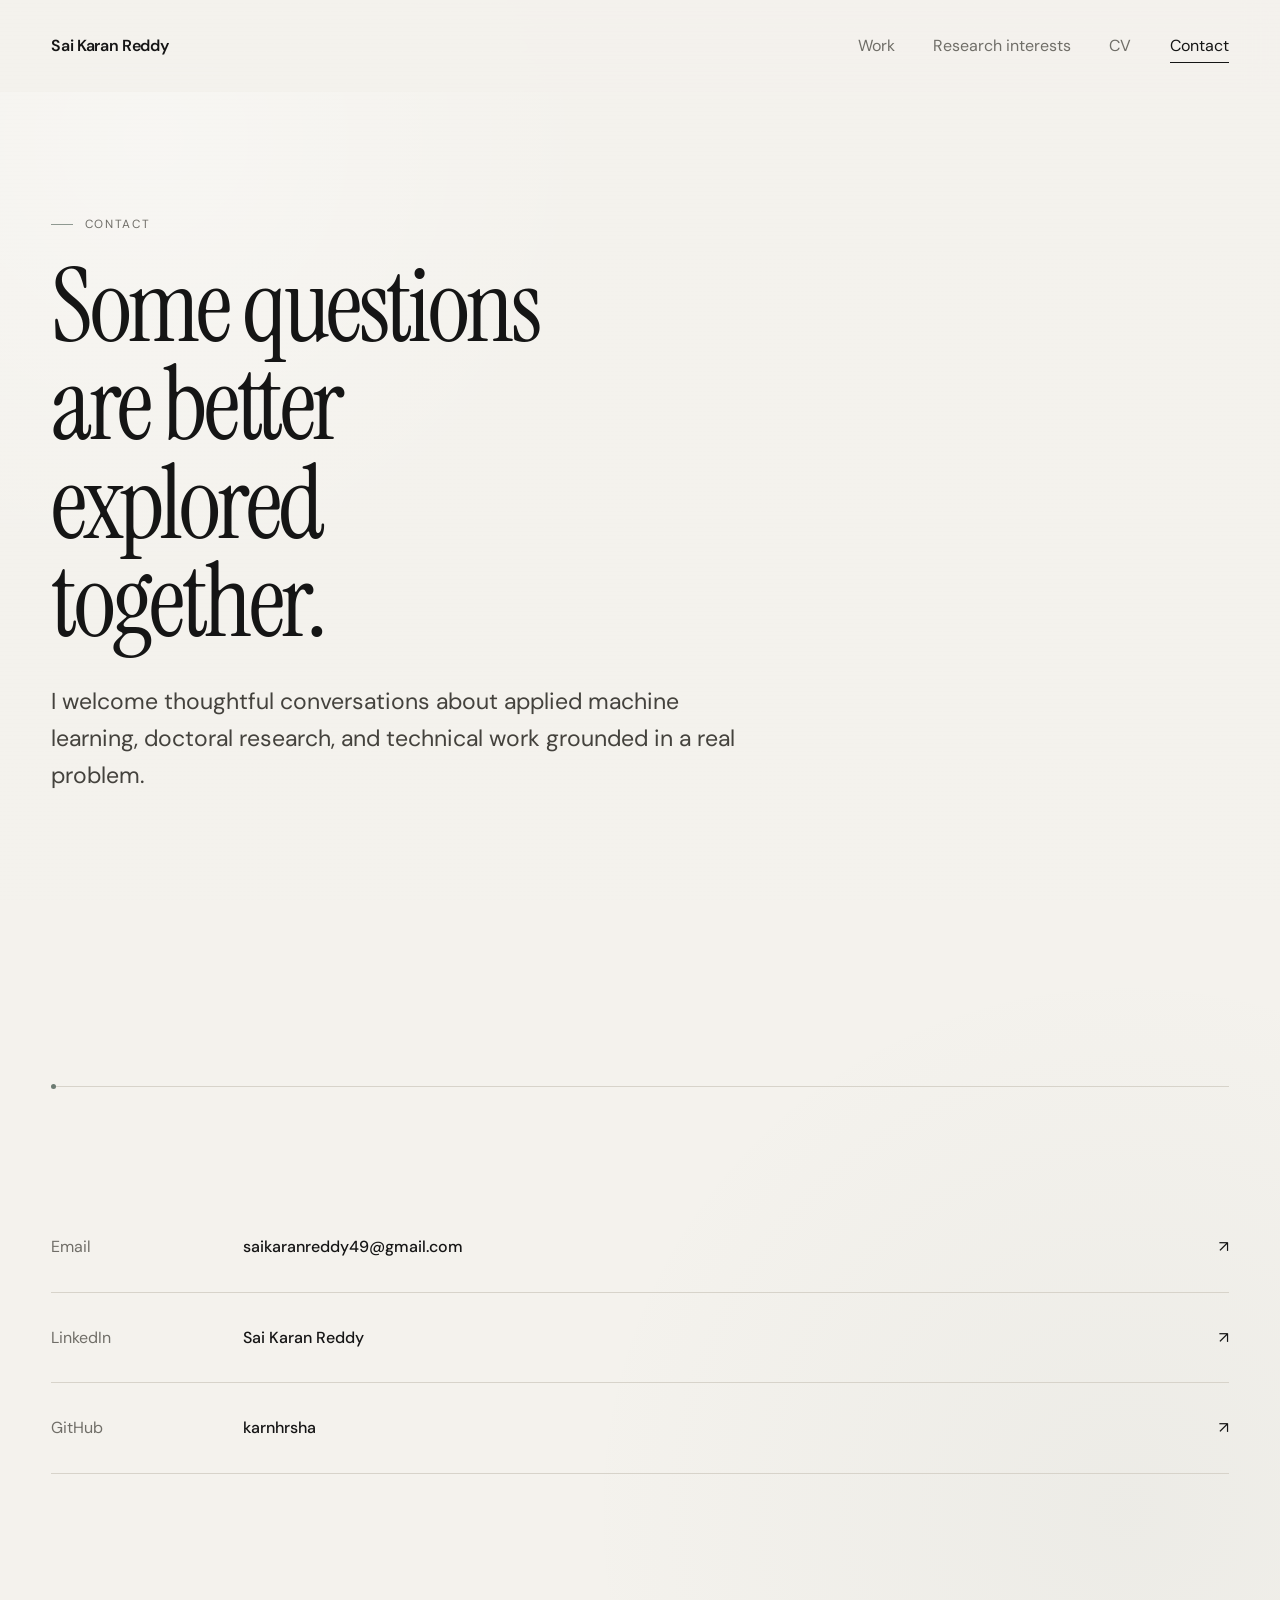
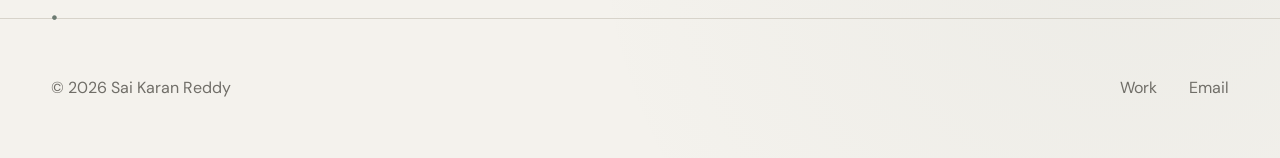
==== contact.html @ 79010411 "first commit" ====
<!DOCTYPE html><html lang="en"><head><meta charset="UTF-8"><meta name="viewport" content="width=device-width, initial-scale=1.0"><title>Contact — Sai Karan Reddy</title><link rel="preconnect" href="https://fonts.googleapis.com">
  <link rel="preconnect" href="https://fonts.gstatic.com" crossorigin>
  <link href="https://fonts.googleapis.com/css2?family=DM+Sans:wght@400;500;600&family=Instrument+Serif:ital@0;1&display=swap" rel="stylesheet"><link rel="stylesheet" href="style.css"></head><body><header class="site-header">
    <a class="brand" href="index.html">Sai Karan Reddy</a>
    <button class="menu-toggle" aria-label="Open navigation" aria-expanded="false">Menu</button>
    <nav class="site-nav" aria-label="Primary navigation"><a href="work.html">Work</a><a href="research.html">Research interests</a><a href="assets/files/Sai_Karan_CV.pdf">CV</a><a class="active" href="contact.html">Contact</a></nav>
  </header><main class="page-shell contact-page"><section class="page-hero reveal"><p class="eyebrow">Contact</p><h1>Some questions are better explored together.</h1><p>I welcome thoughtful conversations about applied machine learning, doctoral research, and technical work grounded in a real problem.</p></section><section class="contact-links archive-section reveal"><a href="mailto:saikaranreddy49@gmail.com"><span>Email</span><strong>saikaranreddy49@gmail.com</strong><i>↗</i></a><a href="https://www.linkedin.com/in/saikaranreddy/"><span>LinkedIn</span><strong>Sai Karan Reddy</strong><i>↗</i></a><a href="https://github.com/karnhrsha"><span>GitHub</span><strong><href>karnhrsha</strong><i>↗</i></a></section></main><footer class="site-footer section-shell">
    <p>© <span id="year"></span> Sai Karan Reddy</p>
    <div><a href="work.html">Work</a><a href="mailto:saikaranreddy49@gmail.com">Email</a></div>
  </footer><script src="script.js"></script></body></html>
---- style.css ----
:root {
  --bg: #f4f2ed;
  --surface: #ece9e1;
  --text: #151515;
  --muted: #706e68;
  --line: #d7d3ca;
  --max: 1320px;
  --pad: clamp(1.25rem, 4vw, 4rem);
  --serif: "Instrument Serif", Georgia, serif;
  --sans: "DM Sans", Arial, sans-serif;
}

* { box-sizing: border-box; }
html { scroll-behavior: smooth; }
body {
  margin: 0;
  background: var(--bg);
  color: var(--text);
  font-family: var(--sans);
  font-size: 16px;
  line-height: 1.6;
}
a { color: inherit; text-decoration: none; }
img { max-width: 100%; display: block; }

.site-header {
  width: 100%;
  min-height: 92px;
  display: flex;
  align-items: center;
  justify-content: space-between;
  gap: 2rem;
  padding: 0 var(--pad);
  position: relative;
  z-index: 10;
}
.brand {
  font-weight: 600;
  letter-spacing: -0.02em;
  text-decoration: none;
  border-bottom: none;
  display: inline-block;
}
.site-nav { display: flex; gap: clamp(1.25rem, 3vw, 3rem); }
.site-nav a, .site-footer a { position: relative; color: var(--muted); }
.site-nav a::after, .site-footer a::after, .text-link::after, .closing-link::after {
  content: "";
  position: absolute;
  left: 0;
  bottom: -4px;
  width: 100%;
  height: 1px;
  background: currentColor;
  transform: scaleX(0);
  transform-origin: right;
  transition: transform .28s ease;
}
.site-nav a:hover::after, .site-nav a.active::after, .site-footer a:hover::after, .text-link:hover::after, .closing-link:hover::after { transform: scaleX(1); transform-origin: left; }
.site-nav a.active { color: var(--text); }
.menu-toggle { display: none; border: 0; background: transparent; font: inherit; }

.section-shell, .page-shell { width: min(100%, var(--max)); margin: 0 auto; padding-left: var(--pad); padding-right: var(--pad); }
.hero { min-height: calc(100vh - 92px); display: grid; grid-template-columns: minmax(0, 1.25fr) minmax(320px, .75fr); align-items: center; gap: clamp(3rem, 7vw, 8rem); padding-top: 4rem; padding-bottom: 7rem; }
.hero-visual, .project-visual { min-height: clamp(420px, 62vw, 760px); background: var(--surface); border: 1px solid var(--line); }
.placeholder-visual { display: grid; place-items: center; color: var(--muted); text-transform: uppercase; letter-spacing: .12em; font-size: .72rem; }
.eyebrow, .section-label { margin: 0 0 1.5rem; color: var(--muted); font-size: .74rem; text-transform: uppercase; letter-spacing: .14em; }
h1, h2, h3, p { margin-top: 0; }
h1, h2 { font-family: var(--serif); font-weight: 400; letter-spacing: -.035em; line-height: .96; }
.hero h1 { font-size: clamp(4rem, 8vw, 8.25rem); margin-bottom: 2rem; }
.hero h1 em { font-weight: 400; color: var(--muted); }
.hero-intro { max-width: 38rem; font-size: clamp(1.05rem, 1.6vw, 1.35rem); color: #373632; }
.hero-links { display: flex; gap: 2rem; margin-top: 2.5rem; flex-wrap: wrap; }
.text-link, .closing-link { position: relative; font-weight: 500; }
.muted-link { color: var(--muted); }

.intro, .selected-work, .experience-preview { padding-top: clamp(7rem, 12vw, 12rem); padding-bottom: clamp(7rem, 12vw, 12rem); border-top: 1px solid var(--line); }
.intro-grid { display: grid; grid-template-columns: 1fr 1fr; gap: clamp(3rem, 8vw, 9rem); }
.intro-grid h2, .section-heading-row h2 { font-size: clamp(3rem, 5vw, 5.75rem); max-width: 14ch; }
.intro-text { font-size: clamp(1.05rem, 1.5vw, 1.3rem); max-width: 40rem; }
.intro-text p + p { margin-top: 1.5rem; }
.section-heading-row { display: flex; justify-content: space-between; align-items: end; gap: 2rem; margin-bottom: 4rem; }

.work-list { border-top: 1px solid var(--line); }
.work-row { display: grid; grid-template-columns: 72px 1fr auto; gap: 1.5rem; align-items: center; padding: 2rem 0; border-bottom: 1px solid var(--line); transition: padding .25s ease, opacity .25s ease; }
.work-row:hover { padding-left: .75rem; }
.work-index { color: var(--muted); font-size: .8rem; }
.work-main { display: flex; justify-content: space-between; gap: 2rem; align-items: baseline; }
.work-main strong { font-family: var(--serif); font-size: clamp(1.8rem, 3vw, 3rem); font-weight: 400; }
.work-main small { color: var(--muted); }
.work-arrow { font-size: 1.2rem; }

.experience-grid { display: grid; grid-template-columns: repeat(3, 1fr); gap: 1px; background: var(--line); border: 1px solid var(--line); }
.experience-grid article { background: var(--bg); padding: clamp(2rem, 4vw, 4rem); min-height: 300px; }
.experience-grid span { color: var(--muted); font-size: .75rem; text-transform: uppercase; letter-spacing: .12em; }
.experience-grid h3 { font-family: var(--serif); font-weight: 400; font-size: 2.3rem; line-height: 1; margin: 5rem 0 1rem; }

.page-shell { padding-top: clamp(5rem, 9vw, 9rem); padding-bottom: 9rem; }
.page-hero { max-width: 980px; margin-bottom: clamp(7rem, 12vw, 12rem); }
.page-hero h1, .project-hero h1 { font-size: clamp(4rem, 8vw, 8.5rem); max-width: 11ch; margin-bottom: 2rem; }
.page-hero > p:last-child, .project-deck { max-width: 44rem; font-size: clamp(1.1rem, 1.8vw, 1.45rem); color: #44423d; }
.research-themes { border-top: 1px solid var(--line); }
.research-themes article { display: grid; grid-template-columns: 80px 1fr 1fr; gap: 2rem; padding: 3rem 0; border-bottom: 1px solid var(--line); }
.research-themes article:last-child { border-bottom: none; }
.research-themes span { color: var(--muted); }
.research-themes h2 { font-size: clamp(2.2rem, 4vw, 4rem); }
.research-themes p { max-width: 36rem; color: #4d4b46; }
.research-direction, .project-section { display: grid; grid-template-columns: minmax(140px, .35fr) 1fr; gap: clamp(3rem, 8vw, 10rem); padding-top: 9rem; }
.research-direction h2, .project-section h2 { font-size: clamp(2.8rem, 5vw, 5.5rem); max-width: 14ch; }
.research-direction p, .project-section p { max-width: 48rem; font-size: 1.15rem; }
.archive-group + .archive-group { margin-top: 7rem; }
.contact-links { border-top: 1px solid var(--line); }
.contact-links a { display: grid; grid-template-columns: 160px 1fr auto; gap: 2rem; padding: 2rem 0; border-bottom: 1px solid var(--line); align-items: center; }
.contact-links span { color: var(--muted); }
.contact-links strong { font-weight: 500; }

.project-hero { margin-bottom: 5rem; }
.back-link { display: inline-block; margin-bottom: 5rem; color: var(--muted); text-decoration: none; border-bottom: none; position: relative; }
.back-link::after {
  content: "";
  position: absolute;
  left: 0;
  bottom: -4px;
  width: 100%;
  height: 1px;
  background: currentColor;
  transform: scaleX(0);
  transform-origin: right;
  transition: transform .28s ease;
}
.back-link:hover::after {
  transform: scaleX(1);
  transform-origin: left;
}
.project-visual { min-height: min(70vh, 780px); margin-bottom: 0; }
.project-facts { display: grid; grid-template-columns: repeat(4, 1fr); border-bottom: 1px solid var(--line); }
.project-facts div { padding: 2rem 1.5rem 2rem 0; }
.project-facts span { display: block; color: var(--muted); font-size: .74rem; text-transform: uppercase; letter-spacing: .12em; margin-bottom: .65rem; }
.project-facts strong { font-weight: 500; }
.project-section { padding-top: 8rem; padding-bottom: 8rem; border-bottom: none; }

.project-page .project-section:first-of-type {
  border-top: none;
}

.site-footer { min-height: 140px; display: flex; justify-content: space-between; align-items: center; gap: 2rem; border-top: 1px solid var(--line); color: var(--muted); }
.site-footer p { margin: 0; }
.site-footer div { display: flex; gap: 2rem; }

.reveal { opacity: 0; transform: translateY(24px); transition: opacity .75s ease, transform .75s ease; }
.reveal.visible { opacity: 1; transform: none; }

@media (max-width: 860px) {
  .site-header { min-height: 76px; }
  .menu-toggle { display: block; }
  .site-nav { position: absolute; top: 76px; left: 0; right: 0; display: none; flex-direction: column; padding: 2rem var(--pad) 3rem; background: var(--bg); border-bottom: 1px solid var(--line); }
  .site-nav.open { display: flex; }
  .hero { grid-template-columns: 1fr; min-height: auto; padding-top: 2rem; }
  .hero-visual { order: 1; min-height: 58vh; }
  .hero-copy { order: 2; }
  .intro-grid, .research-themes article, .research-direction, .project-section { grid-template-columns: 1fr; }
  .section-heading-row { align-items: flex-start; flex-direction: column; }
  .work-main { flex-direction: column; gap: .3rem; }
  .experience-grid { grid-template-columns: 1fr; }
  .project-facts { grid-template-columns: repeat(2, 1fr); }
  .contact-links a { grid-template-columns: 1fr auto; }
  .contact-links a span { grid-column: 1 / -1; }
}

@media (max-width: 540px) {
  .hero h1, .page-hero h1, .project-hero h1 { font-size: 3.55rem; }
  .work-row { grid-template-columns: 40px 1fr auto; gap: .75rem; }
  .work-main strong { font-size: 1.65rem; }
  .project-facts { grid-template-columns: 1fr; }
  .site-footer { align-items: flex-start; flex-direction: column; padding-top: 3rem; padding-bottom: 3rem; }
}


/* Story-led experience section */
.experience-heading h2 { font-size: clamp(3rem, 5vw, 5.75rem); max-width: 15ch; }
.experience-stories { border-top: 1px solid var(--line); }
.experience-story { display: grid; grid-template-columns: minmax(150px,.35fr) minmax(0,1fr) auto; gap: clamp(2rem,6vw,7rem); align-items: start; padding: clamp(2.5rem,5vw,5rem) 0; border-bottom: 1px solid var(--line); }
.experience-story:hover .experience-arrow { transform: translate(5px,-5px); }
.experience-meta { display: flex; flex-direction: column; gap: .35rem; color: var(--muted); font-size: .75rem; text-transform: uppercase; letter-spacing: .1em; }
.experience-company { margin-bottom: 1rem; color: var(--muted); font-size: .8rem; text-transform: uppercase; letter-spacing: .12em; }
.experience-copy h3 { margin-bottom: 1.25rem; font-family: var(--serif); font-weight: 400; font-size: clamp(2.4rem,4.5vw,5rem); line-height: .98; max-width: 15ch; }
.experience-copy > p:last-child { max-width: 48rem; color: #4d4b46; font-size: clamp(1rem,1.35vw,1.2rem); }
.experience-arrow { font-size: 1.35rem; transition: transform .25s ease; }
.experience-visual { min-height: min(58vh,680px); background: var(--surface); border: 1px solid var(--line); }
.story-section p + p { margin-top: 1.5rem; }
.story-section > div:last-child { max-width: 52rem; }
@media (max-width: 860px) {
  .experience-story { grid-template-columns: 1fr auto; gap: 1.5rem; }
  .experience-meta { grid-column: 1 / -1; flex-direction: row; justify-content: space-between; }
}



/* Academic journey */
.academic-journey {
  padding-top: clamp(7rem, 12vw, 12rem);
  padding-bottom: clamp(7rem, 12vw, 12rem);
  border-top: 1px solid var(--line);
}
.academic-intro {
  display: grid;
  grid-template-columns: 1fr 1fr;
  gap: clamp(3rem, 8vw, 9rem);
  margin-bottom: clamp(4rem, 7vw, 7rem);
}
.academic-intro h2 {
  font-size: clamp(3rem, 5vw, 5.75rem);
  max-width: 14ch;
}
.academic-intro p {
  max-width: 40rem;
  font-size: clamp(1.05rem, 1.5vw, 1.3rem);
}
.education-grid {
  display: grid;
  grid-template-columns: repeat(2, minmax(0, 1fr));
  gap: clamp(1rem, 2vw, 1.5rem);
}
.education-card {
  min-height: clamp(430px, 38vw, 560px);
  padding: clamp(1.75rem, 3.5vw, 3.5rem);
  background: var(--surface);
  border: 1px solid var(--line);
  display: flex;
  flex-direction: column;
}
.education-card-topline {
  display: flex;
  justify-content: space-between;
  gap: 1rem;
  color: var(--muted);
  font-size: .72rem;
  text-transform: uppercase;
  letter-spacing: .11em;
}
.education-card-body { margin-top: auto; }
.education-degree,
.education-school {
  color: var(--muted);
  font-size: .82rem;
  text-transform: uppercase;
  letter-spacing: .1em;
}
.education-card h3 {
  margin: .5rem 0 1rem;
  font-family: var(--serif);
  font-size: clamp(2.6rem, 4vw, 4.8rem);
  font-weight: 400;
  line-height: .96;
  letter-spacing: -.03em;
}
.education-card-body > p:last-child {
  max-width: 34rem;
  margin-top: 2rem;
  color: #4d4b46;
  font-size: clamp(.98rem, 1.2vw, 1.14rem);
}

.education-meta {
  display: flex;
  flex-wrap: wrap;
  gap: .65rem 1.5rem;
  margin-top: 1rem;
  color: var(--muted);
  font-size: .78rem;
  text-transform: uppercase;
  letter-spacing: .09em;
}
.education-meta span {
  display: inline-flex;
  align-items: center;
}
.education-meta span + span::before {
  content: "";
  width: 4px;
  height: 4px;
  margin-right: 1.5rem;
  border-radius: 50%;
  background: currentColor;
  opacity: .55;
}

/* Static, fully clickable industry cards */
.experience-cards {
  display: grid;
  grid-template-columns: repeat(2, minmax(0, 1fr));
  gap: clamp(1rem, 2vw, 1.5rem);
}
.experience-card-link {
  display: block;
  min-width: 0;
}
.experience-card {
  min-height: clamp(390px, 36vw, 520px);
  padding: clamp(1.75rem, 3.5vw, 3.5rem);
  background: var(--surface);
  border: 1px solid var(--line);
  display: flex;
  flex-direction: column;
  transition: transform .32s ease, background-color .32s ease;
}
.experience-card-link:hover .experience-card,
.experience-card-link:focus-visible .experience-card {
  transform: translateY(-6px);
  background: #e8e4da;
}
.experience-card-link:focus-visible { outline: 2px solid var(--text); outline-offset: 4px; }
.experience-card-topline {
  display: flex;
  justify-content: space-between;
  gap: 1rem;
  color: var(--muted);
  font-size: .72rem;
  text-transform: uppercase;
  letter-spacing: .11em;
}
.experience-card-main { margin-top: auto; max-width: 36rem; }
.experience-card-main h3 {
  margin: 0 0 1.25rem;
  font-family: var(--serif);
  font-size: clamp(2.45rem, 4vw, 4.8rem);
  font-weight: 400;
  line-height: .96;
  letter-spacing: -.03em;
  max-width: 12ch;
}
.experience-card-main > p {
  max-width: 34rem;
  color: #4d4b46;
  font-size: clamp(.98rem, 1.2vw, 1.14rem);
}
.card-story-link { display: inline-block; margin-top: 1.6rem; font-weight: 500; }

.curiosity-strip {
  padding-top: clamp(7rem, 12vw, 12rem);
  padding-bottom: clamp(7rem, 12vw, 12rem);
  border-top: 1px solid var(--line);
}
.curiosity-strip h2 {
  max-width: 17ch;
  font-size: clamp(3rem, 5vw, 5.75rem);
  margin-bottom: 2rem;
}
.curiosity-strip > p:last-child {
  max-width: 42rem;
  color: #4d4b46;
  font-size: clamp(1rem, 1.35vw, 1.2rem);
}

@media (max-width: 860px) {
  .academic-intro,
  .education-grid,
  .experience-cards { grid-template-columns: 1fr; }
  .education-card,
  .experience-card { min-height: 420px; }
}
@media (max-width: 540px) {
  .education-card,
  .experience-card { min-height: 390px; }
}

@media (max-width: 540px) {
  .education-meta {
    flex-direction: column;
    gap: .45rem;
  }
  .education-meta span + span::before {
    display: none;
  }
}


/* ===== The Archive visual and motion system ===== */
:root{--accent:#6c7b72;--accent-soft:rgba(108,123,114,.12);--ease-archive:cubic-bezier(.22,1,.36,1)}
body{position:relative;overflow-x:hidden;background:radial-gradient(circle at 12% 8%,rgba(255,255,255,.34),transparent 28rem),radial-gradient(circle at 88% 86%,rgba(108,123,114,.055),transparent 34rem),var(--bg);transition:opacity .22s ease}
body::before{content:"";position:fixed;inset:0;pointer-events:none;z-index:999;opacity:.18;mix-blend-mode:multiply;background-image:repeating-linear-gradient(0deg,rgba(21,21,21,.014) 0,rgba(21,21,21,.014) 1px,transparent 1px,transparent 4px)}
body.page-leaving{opacity:0}
.scroll-progress{position:fixed;inset:0 0 auto 0;z-index:1000;height:2px;background:var(--accent);transform:scaleX(0);transform-origin:left center;pointer-events:none}
.site-header{position:sticky;top:0;backdrop-filter:blur(16px);-webkit-backdrop-filter:blur(16px);background:rgba(244,242,237,.86)}
.site-header::after{content:"";position:absolute;left:var(--pad);right:var(--pad);bottom:0;height:1px;background:var(--line);transform:scaleX(.14);transform-origin:left;opacity:.7}
.text-link span,.closing-link span,.work-arrow,.card-story-link{display:inline-block;transition:transform .28s var(--ease-archive)}
.text-link:hover span,.closing-link:hover span,.work-row:hover .work-arrow,.experience-card-link:hover .card-story-link{transform:translate(5px,-3px)}
.hero-copy{position:relative;z-index:2}.hero-copy::before{content:"";position:absolute;width:6px;height:6px;border-radius:50%;background:var(--accent);left:-2rem;top:1rem;opacity:.75}
.archive-visual{position:relative;overflow:hidden;background:var(--surface);border:1px solid var(--line);min-height:clamp(420px,62vw,760px)}
.archive-visual::after{content:"";position:absolute;inset:0;pointer-events:none;background:linear-gradient(120deg,rgba(255,255,255,.22),transparent 35%),linear-gradient(0deg,rgba(21,21,21,.02),transparent 28%)}
.archive-visual img{width:100%;height:100%;min-height:inherit;object-fit:cover;opacity:0;transform:scale(1.02);transition:opacity 1s var(--ease-archive),transform 1.4s var(--ease-archive)}
.archive-visual.loaded img{opacity:1;transform:scale(1)}
.hero .archive-visual{border-radius:2px;box-shadow:0 28px 80px rgba(25,24,21,.055)}
.project-visual.archive-visual,.experience-visual.archive-visual{min-height:min(70vh,780px);margin-bottom:0}
.section-label,.eyebrow{position:relative;display:inline-flex;align-items:center;gap:.75rem}
.section-label::before,.eyebrow::before{content:"";width:1.35rem;height:1px;background:var(--accent);opacity:.75}
.intro,.academic-journey,.experience-preview,.selected-work,.curiosity-strip{position:relative}
.intro::before,.academic-journey::before,.experience-preview::before,.selected-work::before,.curiosity-strip::before{content:"";position:absolute;top:-3px;left:var(--pad);width:6px;height:6px;border-radius:50%;background:var(--accent);transform:translateY(-50%)}
.education-card,.experience-card{position:relative;overflow:hidden}
.education-card::after,.experience-card::after{content:"";position:absolute;width:220px;height:220px;border:1px solid var(--line);border-radius:50%;right:-120px;bottom:-140px;opacity:.34;transition:transform .7s var(--ease-archive),opacity .4s ease}
.education-card:hover::after,.experience-card-link:hover .experience-card::after{transform:scale(1.1);opacity:.55}
.experience-card-link,.work-row,.contact-links a{position:relative;overflow:hidden}
.experience-card-link::before,.work-row::before,.contact-links a::before{content:"";position:absolute;inset:0;pointer-events:none;opacity:0;background:radial-gradient(320px circle at var(--mx,50%) var(--my,50%),var(--accent-soft),transparent 72%);transition:opacity .3s ease}
.experience-card-link:hover::before,.work-row:hover::before,.contact-links a:hover::before{opacity:1}
.experience-card-link{transition:transform .35s var(--ease-archive)}.experience-card-link:hover{transform:translateY(-3px)}
.work-row{transition:padding .32s var(--ease-archive),color .2s ease}.work-row:hover{padding-left:1rem}.work-main small{transition:color .25s ease}.work-row:hover .work-main small{color:var(--accent)}
.project-facts div{position:relative}.project-facts div::before{content:"";position:absolute;top:0;left:0;width:1.2rem;height:1px;background:var(--accent);opacity:.55}
.project-section{position:relative}.project-section::before{content:"";position:absolute;left:0;bottom:-1px;width:0;height:1px;background:var(--accent);transition:width 1.1s var(--ease-archive)}.project-section.visible::before{width:min(18rem,42%)}
.project-section h2,.research-direction h2,.closing-content h2{text-wrap:balance}.project-section p,.intro-text p,.research-themes p,.closing-text{text-wrap:pretty}
.closing-note{overflow:hidden}.closing-note::after{content:"";position:absolute;width:min(38vw,480px);aspect-ratio:1;border:1px solid var(--line);border-radius:50%;right:-12vw;top:50%;transform:translateY(-50%);opacity:.38}
.site-footer{position:relative}.site-footer::before{content:"•";position:absolute;top:-1rem;left:var(--pad);color:var(--accent);font-size:1.2rem}
.reveal{opacity:0;transform:translateY(18px);filter:blur(3px);transition:opacity .78s var(--ease-archive) var(--reveal-delay,0ms),transform .78s var(--ease-archive) var(--reveal-delay,0ms),filter .78s var(--ease-archive) var(--reveal-delay,0ms)}
.reveal.visible{opacity:1;transform:none;filter:none}
@media(hover:hover){.archive-visual:hover img{transform:scale(1.015)}}
@media(max-width:860px){.site-header{background:rgba(244,242,237,.94)}.hero-copy::before{display:none}.archive-visual,.hero-visual{min-height:54vh}.closing-note::after{width:70vw;right:-38vw;opacity:.24}}
@media(max-width:540px){.archive-visual,.hero-visual,.project-visual.archive-visual,.experience-visual.archive-visual{min-height:390px}}
@media(prefers-reduced-motion:reduce){html{scroll-behavior:auto}*,*::before,*::after{animation-duration:.01ms!important;animation-iteration-count:1!important;transition-duration:.01ms!important}.reveal{opacity:1;transform:none;filter:none}body.page-leaving{opacity:1}}


/* ===== Editorial v1.1 refinements ===== */
.hero-portrait{min-height:clamp(520px,64vw,780px);background:#ece9e1}
.hero-portrait img{object-fit:cover;object-position:24% center;filter:saturate(.9) contrast(1.05) sepia(.08) hue-rotate(-5deg)}

.section-action{display:flex;justify-content:flex-end;margin-top:2.5rem;padding-top:1.5rem;border-top:1px solid var(--line)}
.section-action .text-link{margin-left:auto}
.project-topline{display:flex;align-items:center;justify-content:space-between;margin-bottom:3.25rem;padding-bottom:1rem;border-bottom:none}
.project-topline .back-link{margin:0;display:inline-flex;align-items:center;gap:.5rem}
.project-hero>.eyebrow{display:flex;width:max-content;margin-bottom:1.4rem}
.project-hero h1{position:relative;z-index:1}
.project-visual.archive-visual{box-shadow:0 30px 85px rgba(25,24,21,.045)}
.project-visual.archive-visual img{object-fit:cover}
.archive-visual.loaded img{animation:plate-settle 1.15s var(--ease-archive) both}
@keyframes plate-settle{from{opacity:0;transform:scale(1.018) translateY(8px)}to{opacity:1;transform:scale(1) translateY(0)}}
@media(max-width:860px){.hero-portrait{min-height:520px}.hero-portrait img{object-position:22% center}.section-action{justify-content:flex-start}.section-action .text-link{margin-left:0}.project-topline{margin-bottom:2.25rem}}
@media(max-width:540px){.hero-portrait{min-height:430px}.hero-portrait img{object-position:19% center}.hero-portrait::before{left:1rem;top:1rem}.project-topline{margin-bottom:1.75rem}}
/* =========================================================
   THE ARCHIVE v1.3 — CORRECTED AFTER BROWSER REVIEW
   ========================================================= */

/* Homepage: approved editorial portrait, no label, matching paper */
.hero-portrait {
  min-height: clamp(520px, 64vw, 780px);
  background: #f4f2ed !important;
  border-color: rgba(35, 34, 30, .09);
}

.hero-portrait::before {
  content: none !important;
}

.hero-portrait img {
  width: 100%;
  height: 100%;
  min-height: inherit;
  padding: 0;
  object-fit: cover;
  object-position: center center;
  filter: none;
}

/* Keep the approved spacing, remove the extra horizontal rule */
.section-action {
  display: flex;
  justify-content: flex-end;
  margin-top: 2.5rem;
  padding-top: 0 !important;
  border-top: 0 !important;
}

.section-action::before,
.section-action::after {
  content: none !important;
}

/* Work page: clean original industry cards, no forced company images */
.work-page-clean .archive-group {
  padding-top: clamp(6rem, 11vw, 11rem);
}

.work-page-clean .section-heading-row {
  margin-bottom: clamp(2.5rem, 5vw, 4.5rem);
}

/* Strict two-column project rhythm */
.balanced-project-grid {
  display: grid;
  grid-template-columns: repeat(2, minmax(0, 1fr));
  gap: clamp(1rem, 2vw, 1.5rem);
}

.balanced-project-card {
  display: grid;
  grid-template-rows: auto 1fr;
  min-width: 0;
  color: inherit;
  border: 1px solid var(--line);
  background: rgba(255,255,255,.12);
  overflow: hidden;
  transition:
    transform .32s var(--ease-archive),
    background-color .32s ease;
}

.balanced-project-card:hover,
.balanced-project-card:focus-visible {
  transform: translateY(-4px);
  background: rgba(255,255,255,.32);
}

.balanced-project-card:focus-visible {
  outline: 2px solid var(--text);
  outline-offset: 4px;
}

.balanced-project-card-last {
  grid-column: 1 / -1;
  grid-template-columns: minmax(0, 1fr) minmax(18rem, .72fr);
  grid-template-rows: none;
}

.balanced-project-image {
  aspect-ratio: 16 / 10;
  display: grid;
  place-items: center;
  overflow: hidden;
  background: #f4f2ed;
  border-bottom: 1px solid var(--line);
}

.balanced-project-card-last .balanced-project-image {
  aspect-ratio: 16 / 9;
  border-bottom: 0;
  border-right: 1px solid var(--line);
}

/* Critical correction: always show the complete editorial plate */
.balanced-project-image img {
  width: 100%;
  height: 100%;
  display: block;
  object-fit: contain !important;
  object-position: center;
  padding: clamp(.35rem, 1vw, .8rem);
  opacity: 0;
  transform: scale(.985) translateY(6px);
  transition:
    opacity .85s var(--ease-archive),
    transform 1.05s var(--ease-archive);
}

.balanced-project-card.visible .balanced-project-image img,
.balanced-project-image img.loaded,
.balanced-project-card:hover .balanced-project-image img {
  opacity: 1;
  transform: scale(1) translateY(0);
}

.balanced-project-copy {
  display: flex;
  flex-direction: column;
  min-height: 17rem;
  padding: clamp(1.5rem, 3vw, 2.5rem);
}

.balanced-project-copy .work-index {
  margin-bottom: 1.5rem;
  color: var(--accent);
}

.balanced-project-copy h3 {
  margin: 0 0 .9rem;
  font-family: var(--serif);
  font-size: clamp(2rem, 3.5vw, 3.4rem);
  font-weight: 400;
  line-height: 1;
  letter-spacing: -.025em;
}

.balanced-project-copy p {
  max-width: 35rem;
  margin: 0 0 2rem;
  color: #4d4b46;
  font-size: clamp(.98rem, 1.2vw, 1.12rem);
  line-height: 1.72;
}

.balanced-project-copy .plate-link {
  margin-top: auto;
  font-weight: 500;
  transition: transform .25s var(--ease-archive);
}

.balanced-project-card:hover .plate-link {
  transform: translateX(4px);
}

.work-next {
  margin-top: clamp(7rem, 13vw, 13rem);
  padding: clamp(6rem, 11vw, 11rem) 0;
  border-top: 1px solid var(--line);
}

.work-next > p {
  margin-bottom: .75rem;
  color: var(--muted);
}

.work-next h2 {
  max-width: 16ch;
  margin-bottom: 2rem;
  font-family: var(--serif);
  font-size: clamp(3rem, 6vw, 6.2rem);
  font-weight: 400;
  line-height: .98;
}

/* Restore subtle image settle animation everywhere */
.archive-visual.loaded img,
.project-visual.archive-visual.loaded img {
  animation: plate-settle 1.15s var(--ease-archive) both;
}

@keyframes plate-settle {
  from { opacity: 0; transform: scale(1.018) translateY(8px); }
  to { opacity: 1; transform: scale(1) translateY(0); }
}

@media (max-width: 860px) {
  .section-action {
    justify-content: flex-start;
  }

  .balanced-project-grid {
    grid-template-columns: 1fr;
  }

  .balanced-project-card-last {
    grid-column: auto;
    grid-template-columns: 1fr;
    grid-template-rows: auto 1fr;
  }

  .balanced-project-card-last .balanced-project-image {
    aspect-ratio: 16 / 10;
    border-right: 0;
    border-bottom: 1px solid var(--line);
  }
}

@media (max-width: 540px) {
  .hero-portrait {
    min-height: 430px;
  }

  .balanced-project-copy {
    min-height: 15rem;
    padding: 1.3rem;
  }
}
/* =========================================================
   THE ARCHIVE — FINAL REVIEWED RELEASE
   Applies the approved portrait and final browser feedback.
   ========================================================= */

/* Homepage portrait: use the exact approved sketch without cropping it. */
.hero-portrait {
  min-height: clamp(500px, 61vw, 760px);
  display: grid;
  place-items: end center;
  overflow: hidden;
  background: #f4f2ed !important;
  border-color: rgba(35, 34, 30, .09);
  box-shadow: none;
}

.hero-portrait::before {
  content: none !important;
}

.hero-portrait img {
  width: 100%;
  height: 100%;
  min-height: inherit;
  padding: 0;
  object-fit: contain !important;
  object-position: center bottom;
  background: #f4f2ed;
  filter: none;
  opacity: 0;
  transform: translateY(10px) scale(.992);
  transition:
    opacity .9s var(--ease-archive),
    transform 1.15s var(--ease-archive);
}

.hero-portrait.loaded img {
  opacity: 1;
  transform: translateY(0) scale(1);
}

/* Keep homepage section actions spacious but never add an extra divider. */
.section-action {
  display: flex;
  justify-content: flex-end;
  margin-top: 2.4rem;
  padding-top: 0 !important;
  border-top: 0 !important;
}

.section-action::before,
.section-action::after {
  content: none !important;
}

/* Work page: restore the same divider rhythm used across the site. */
.work-page-clean .work-page-intro {
  padding-bottom: clamp(5rem, 9vw, 8rem);
}

.work-page-clean .work-divided-section {
  position: relative;
  margin-top: 0;
  padding-top: clamp(5.5rem, 10vw, 9rem);
  border-top: 1px solid var(--line);
}

.work-page-clean .work-divided-section::before {
  content: "";
  position: absolute;
  top: -3px;
  left: 0;
  width: 6px;
  height: 6px;
  border-radius: 50%;
  background: var(--accent);
}

.work-page-clean .archive-group + .archive-group,
.work-page-clean .archive-group + .work-next {
  margin-top: clamp(6rem, 11vw, 10rem);
}

/* AMD and JPMorgan remain clean, typography-led experience cards. */
.work-page-clean .experience-cards {
  align-items: stretch;
}

.work-page-clean .experience-card {
  min-height: 100%;
}

/* Strict, calm two-column rhythm for Curious Builds. */
.balanced-project-grid {
  display: grid;
  grid-template-columns: repeat(2, minmax(0, 1fr));
  align-items: stretch;
  gap: clamp(1rem, 2vw, 1.5rem);
}

.balanced-project-card {
  min-height: 100%;
}

.balanced-project-card-last {
  grid-column: 1 / -1;
  width: calc(50% - .75rem);
  justify-self: center;
  grid-template-columns: 1fr;
  grid-template-rows: auto 1fr;
}

/* Every project uses exactly the same image window. */
.balanced-project-image,
.balanced-project-card-last .balanced-project-image {
  aspect-ratio: 16 / 10;
  border-right: 0;
  border-bottom: 1px solid var(--line);
  background: #f4f2ed;
}

.balanced-project-image img {
  width: 100%;
  height: 100%;
  padding: clamp(.4rem, 1vw, .85rem);
  object-fit: contain !important;
  object-position: center;
  opacity: 0;
  transform: translateY(7px) scale(.988);
  transition:
    opacity .82s var(--ease-archive),
    transform 1.02s var(--ease-archive);
}

.balanced-project-card.visible .balanced-project-image img,
.balanced-project-image img.loaded {
  opacity: 1;
  transform: translateY(0) scale(1);
}

.balanced-project-card:hover .balanced-project-image img {
  transform: translateY(0) scale(1.008);
}

/* Do not let the final card become taller or visually louder. */
.balanced-project-card-last .balanced-project-copy {
  min-height: 17rem;
}

/* Preserve subtle motion; no additional effects. */
@media (prefers-reduced-motion: reduce) {
  .hero-portrait img,
  .balanced-project-image img {
    opacity: 1;
    transform: none;
  }
}

@media (max-width: 860px) {
  .section-action {
    justify-content: flex-start;
  }

  .balanced-project-grid {
    grid-template-columns: 1fr;
  }

  .balanced-project-card-last {
    grid-column: auto;
    width: 100%;
  }

  .work-page-clean .work-divided-section::before {
    left: 0;
  }
}

@media (max-width: 540px) {
  .hero-portrait {
    min-height: 410px;
  }
}
/* =========================================================
   THE ARCHIVE — FINAL CONSOLIDATED RELEASE
   ========================================================= */

/* Brand/navigation cleanup: no random line under the name. */
.brand::before,
.brand::after {
  content: none !important;
  display: none !important;
}

.site-header::after {
  content: none !important;
  display: none !important;
}

/* One divider language across every page. */
.archive-section {
  position: relative;
  border-top: 1px solid var(--line);
}

.archive-section::before {
  content: "";
  position: absolute;
  top: -3px;
  left: 0;
  width: 6px;
  height: 6px;
  border-radius: 50%;
  background: var(--accent);
}

.section-shell.archive-section::before {
  left: var(--pad);
}

/* Avoid doubled dividers where older page-specific rules already exist. */
.work-page-clean .work-divided-section {
  border-top: 1px solid var(--line);
}

.work-page-clean .work-divided-section::before {
  left: 0;
}

.experience-page .project-section:last-of-type,
.project-page .project-section:last-of-type {
  border-bottom: none;
}

/* Homepage portrait composition */
.hero-portrait {
  min-height: clamp(500px, 61vw, 760px);
  position: relative;
  display: grid;
  place-items: end center;
  overflow: hidden;
  background: #f4f2ed !important;
  border-color: rgba(35, 34, 30, .09);
}

.hero-portrait::before,
.hero-portrait::after {
  content: none !important;
}

.hero-portrait img {
  position: relative;
  z-index: 2;
  width: 100%;
  height: 100%;
  min-height: inherit;
  padding: 0;
  object-fit: cover !important;
  object-position: center 42%;
  background: transparent;
  filter: none;
  opacity: 0;
  transform: translateY(10px) scale(.992);
  transition:
    opacity .95s var(--ease-archive) .65s,
    transform 1.2s var(--ease-archive) .65s;
}

.hero-portrait.loaded img {
  opacity: 1;
  transform: translateY(0) scale(1);
}

/* Background waves: they suggest emergence, then settle. */
.hero-wave-system {
  position: absolute;
  inset: 0;
  z-index: 1;
  width: 100%;
  height: 100%;
  pointer-events: none;
  overflow: visible;
}

.hero-wave-system path {
  fill: none;
  stroke: #8f948d;
  stroke-width: 1.15;
  stroke-linecap: round;
  stroke-dasharray: 1250;
  stroke-dashoffset: 1250;
  opacity: .42;
  animation: heroWaveDraw 2.2s var(--ease-archive) forwards;
}

.hero-wave-system .wave-group-two path {
  animation-delay: .18s;
}

.hero-wave-system circle {
  fill: #6c7b72;
  opacity: 0;
  animation: heroNodeAppear .5s ease 1.25s forwards;
}

@keyframes heroWaveDraw {
  0% { stroke-dashoffset: 1250; opacity: 0; }
  18% { opacity: .42; }
  100% { stroke-dashoffset: 0; opacity: .24; }
}

@keyframes heroNodeAppear {
  to { opacity: .62; }
}

/* Homepage section actions: whitespace only, never another rule. */
.section-action {
  display: flex;
  justify-content: flex-end;
  margin-top: 2.4rem;
  padding-top: 0 !important;
  border-top: 0 !important;
}

.section-action::before,
.section-action::after {
  content: none !important;
}

/* Work page spacing and section rhythm */
.work-page-clean .work-page-intro {
  padding-bottom: clamp(5rem, 9vw, 8rem);
}

.work-page-clean .archive-section {
  margin-top: clamp(6rem, 11vw, 10rem);
  padding-top: clamp(5.5rem, 10vw, 9rem);
}

/* AMD/JPMorgan remain text-led. */
.work-page-clean .experience-card img,
.work-page-clean .experience-card picture {
  display: none !important;
}

/* Balanced Curious Builds */
.balanced-project-grid {
  display: grid;
  grid-template-columns: repeat(2, minmax(0, 1fr));
  align-items: stretch;
  gap: clamp(1rem, 2vw, 1.5rem);
}

.balanced-project-card {
  min-height: 100%;
}

.balanced-project-card-last {
  grid-column: 1 / -1;
  width: calc(50% - .75rem);
  justify-self: center;
  grid-template-columns: 1fr;
  grid-template-rows: auto 1fr;
}

.balanced-project-image,
.balanced-project-card-last .balanced-project-image {
  aspect-ratio: 16 / 10;
  border-right: 0;
  border-bottom: 1px solid var(--line);
  background: #f4f2ed;
}

.balanced-project-image img {
  width: 100%;
  height: 100%;
  padding: clamp(.4rem, 1vw, .85rem);
  object-fit: contain !important;
  object-position: center;
  opacity: 0;
  transform: translateY(7px) scale(.988);
  transition:
    opacity .82s var(--ease-archive),
    transform 1.02s var(--ease-archive);
}

.balanced-project-card.visible .balanced-project-image img,
.balanced-project-image img.loaded {
  opacity: 1;
  transform: translateY(0) scale(1);
}

.balanced-project-card:hover .balanced-project-image img {
  transform: translateY(0) scale(1.008);
}

/* Annotation safety */
.archive-visual text,
.balanced-project-image text {
  paint-order: stroke;
  stroke: #f4f2ed;
  stroke-width: 4px;
  stroke-linejoin: round;
}

/* Respect reduced-motion preference. */
@media (prefers-reduced-motion: reduce) {
  .hero-wave-system path,
  .hero-wave-system circle {
    animation: none;
    stroke-dashoffset: 0;
    opacity: .28;
  }

  .hero-portrait img,
  .balanced-project-image img {
    opacity: 1;
    transform: none;
    transition: none;
  }
}

@media (max-width: 860px) {
  .section-action {
    justify-content: flex-start;
  }

  .balanced-project-grid {
    grid-template-columns: 1fr;
  }

  .balanced-project-card-last {
    grid-column: auto;
    width: 100%;
  }

  .hero-portrait img {
    object-position: center 36%;
  }
}

@media (max-width: 540px) {
  .hero-portrait {
    min-height: 410px;
  }

  .hero-wave-system {
    opacity: .6;
  }
}
/* =========================================================
   THE ARCHIVE — RELEASE CANDIDATE POLISH
   Small refinements only. No structural redesign.
   ========================================================= */

/* Reading rhythm */
.page-hero > p,
.project-hero > p,
.intro-text,
.project-section p,
.research-themes p,
.research-direction p,
.contact-page p {
  max-width: 68ch;
}

.page-hero,
.project-hero {
  padding-bottom: clamp(5.5rem, 9vw, 8.5rem);
}

/* One exact divider treatment everywhere */
.archive-section {
  border-top: 1px solid var(--line) !important;
}

.archive-section::before {
  width: 5px;
  height: 5px;
  top: -3px;
}

.archive-section + .archive-section {
  margin-top: clamp(6.5rem, 10vw, 9.5rem);
}

/* Keep the brand clean */
.brand,
.brand:hover,
.brand:focus {
  border-bottom: 0 !important;
  text-decoration: none !important;
}

.brand::before,
.brand::after {
  display: none !important;
  content: none !important;
}

/* Hero observation system */
.hero-wave-system {
  opacity: .82;
}

.hero-wave-system path {
  stroke: #7e877f;
  stroke-width: 1.05;
  stroke-linecap: round;
  fill: none;
  stroke-dasharray: 1450;
  stroke-dashoffset: 1450;
  animation: archiveTraceDraw 2.15s var(--ease-archive) forwards;
}

.hero-wave-system .observation-trace-secondary path {
  animation-delay: .15s;
  opacity: .72;
}

.hero-wave-system .signal-fragment path {
  stroke: #6c7b72;
  stroke-width: 1.2;
  animation-delay: .38s;
}

.hero-wave-system .observation-nodes circle {
  fill: #6c7b72;
  opacity: 0;
  animation: archiveNodeSettle .45s ease 1.25s forwards;
}

@keyframes archiveTraceDraw {
  0% {
    stroke-dashoffset: 1450;
    opacity: 0;
  }
  20% {
    opacity: .42;
  }
  100% {
    stroke-dashoffset: 0;
    opacity: .26;
  }
}

@keyframes archiveNodeSettle {
  to { opacity: .62; }
}

/* Portrait stays dominant; observation paths stay behind it */
.hero-portrait img {
  transform-origin: center bottom;
}

.hero-portrait.loaded img {
  transform: translateY(0) scale(1.035);
}

/* Small spacing lift, not a redesign */
.work-page-clean .archive-section,
.research-themes.archive-section,
.research-direction.archive-section,
.contact-links.archive-section {
  padding-top: clamp(6rem, 9vw, 8.5rem);
}

/* Normalize editorial image frames */
.balanced-project-image,
.project-visual.archive-visual,
.experience-visual.archive-visual {
  background: #f4f2ed;
}

.balanced-project-image img,
.project-visual.archive-visual img,
.experience-visual.archive-visual img {
  object-fit: contain !important;
  object-position: center;
}

/* Quieter interactions */
.balanced-project-card,
.experience-card-link,
.work-row {
  transition:
    transform .28s var(--ease-archive),
    background-color .28s ease,
    border-color .28s ease;
}

.balanced-project-card:hover,
.balanced-project-card:focus-visible,
.experience-card-link:hover {
  transform: translateY(-2px);
}

.balanced-project-card:hover .balanced-project-image img {
  transform: translateY(0) scale(1.012);
}

.balanced-project-card:hover .plate-link,
.experience-card-link:hover .card-story-link,
.work-row:hover .work-arrow {
  transform: translateX(3px);
}

/* Keep project rows/cards visually even */
.balanced-project-copy {
  min-height: 17rem;
}

.balanced-project-card-last .balanced-project-copy {
  min-height: 17rem;
}

/* Slightly more room around Work without changing its layout */
.work-page-clean .section-heading-row {
  margin-bottom: clamp(3rem, 5vw, 4.75rem);
}

.work-page-clean .experience-cards,
.work-page-clean .balanced-project-grid {
  margin-top: .25rem;
}

/* Consistent paragraph tone */
.project-section p,
.research-themes p,
.contact-links p,
.intro-text p {
  line-height: 1.78;
}

/* Mobile remains calm and legible */
@media (max-width: 860px) {
  .hero-portrait.loaded img {
    transform: translateY(0) scale(1.02);
  }

  .archive-section + .archive-section {
    margin-top: 5.5rem;
  }
}

@media (prefers-reduced-motion: reduce) {
  .hero-wave-system path {
    animation: none;
    stroke-dashoffset: 0;
    opacity: .24;
  }

  .hero-wave-system .observation-nodes circle {
    animation: none;
    opacity: .55;
  }

  .hero-portrait.loaded img {
    transform: none;
  }
}
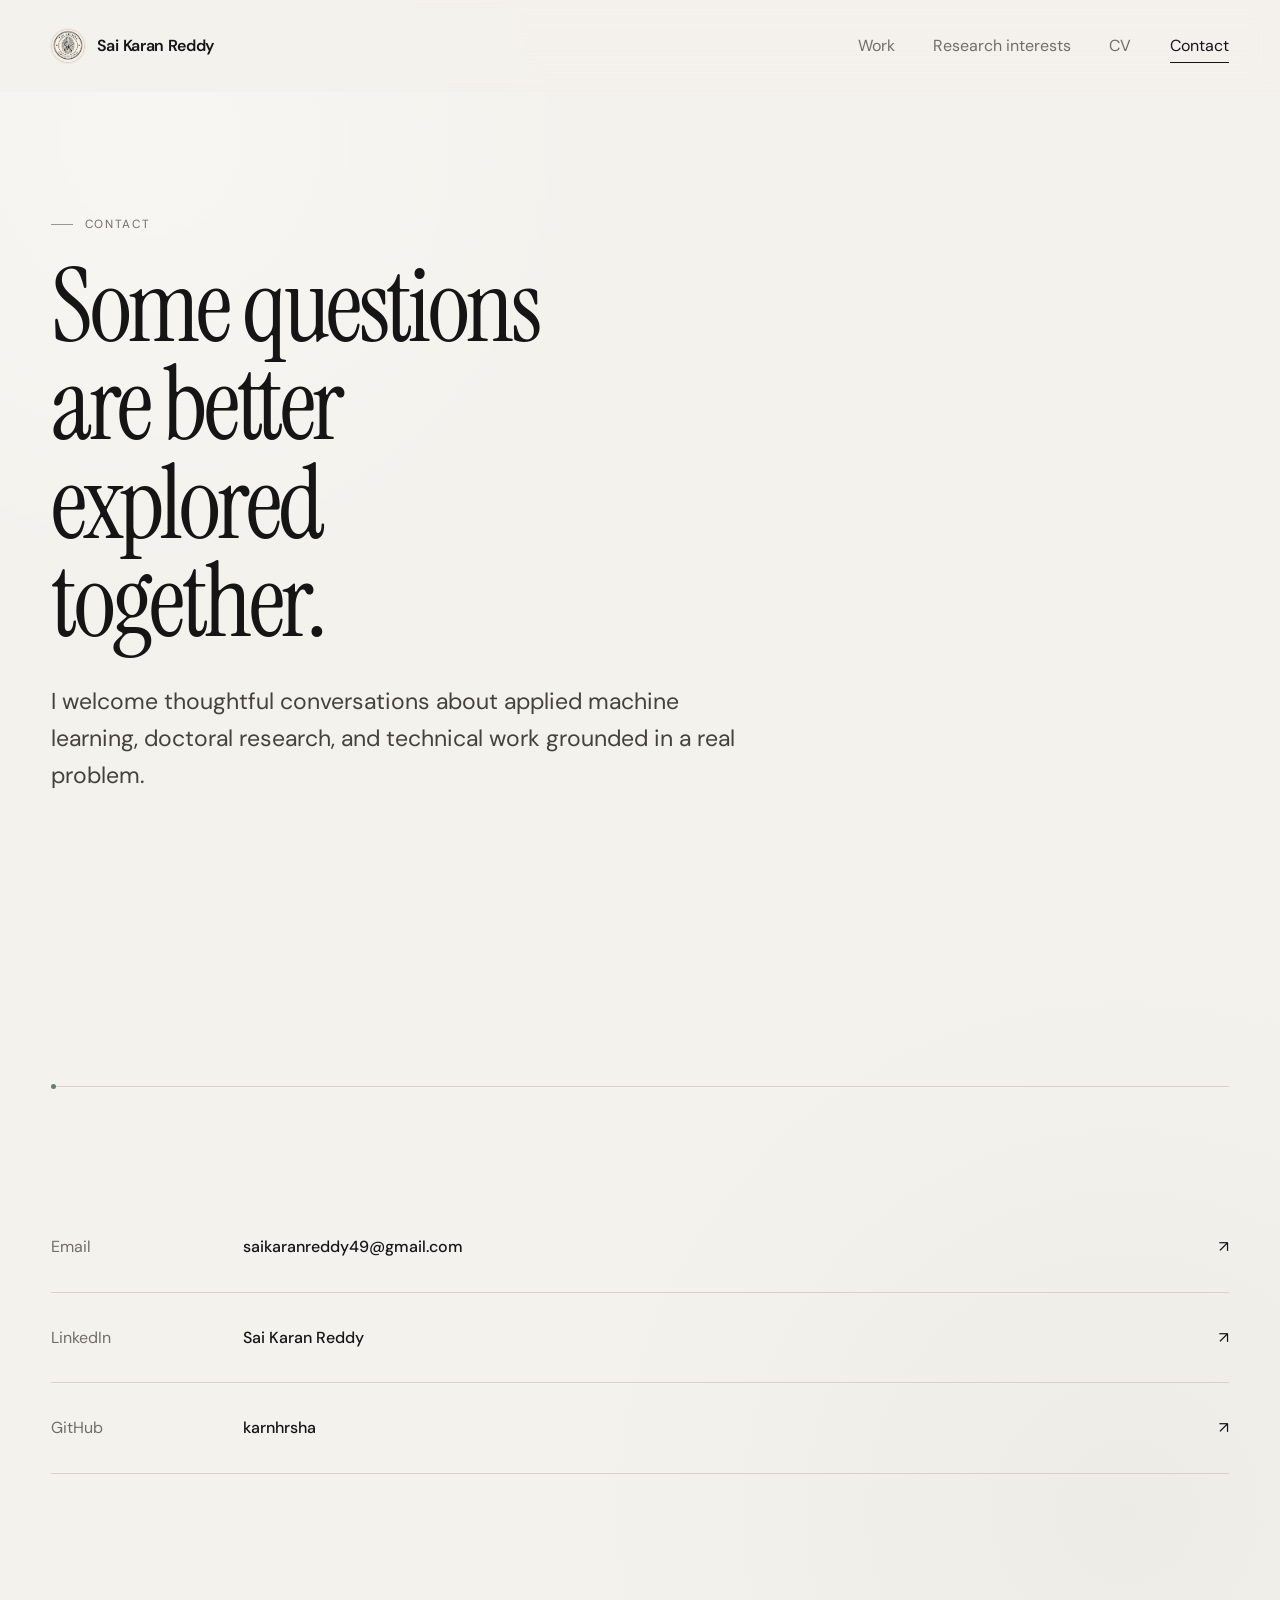
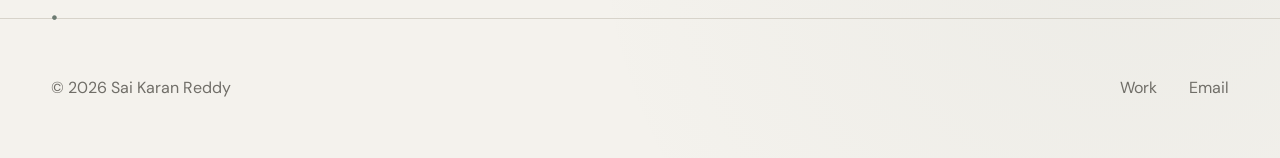
==== commit d5c62974: "first commit" ====
--- a/contact.html
+++ b/contact.html
@@ -1,7 +1,7 @@
 <!DOCTYPE html><html lang="en"><head><meta charset="UTF-8"><meta name="viewport" content="width=device-width, initial-scale=1.0"><title>Contact — Sai Karan Reddy</title><link rel="preconnect" href="https://fonts.googleapis.com">
   <link rel="preconnect" href="https://fonts.gstatic.com" crossorigin>
-  <link href="https://fonts.googleapis.com/css2?family=DM+Sans:wght@400;500;600&family=Instrument+Serif:ital@0;1&display=swap" rel="stylesheet"><link rel="stylesheet" href="style.css"></head><body><header class="site-header">
-    <a class="brand" href="index.html">Sai Karan Reddy</a>
+  <link href="https://fonts.googleapis.com/css2?family=DM+Sans:wght@400;500;600&family=Instrument+Serif:ital@0;1&display=swap" rel="stylesheet"><link rel="icon" type="image/png" href="assets/images/img.png"><link rel="stylesheet" href="style.css"></head><body><header class="site-header">
+    <a class="brand" href="index.html"><img src="assets/images/img.png" alt="" class="brand-icon"><span>Sai Karan Reddy</span></a>
     <button class="menu-toggle" aria-label="Open navigation" aria-expanded="false">Menu</button>
     <nav class="site-nav" aria-label="Primary navigation"><a href="work.html">Work</a><a href="research.html">Research interests</a><a href="assets/files/Sai_Karan_CV.pdf">CV</a><a class="active" href="contact.html">Contact</a></nav>
   </header><main class="page-shell contact-page"><section class="page-hero reveal"><p class="eyebrow">Contact</p><h1>Some questions are better explored together.</h1><p>I welcome thoughtful conversations about applied machine learning, doctoral research, and technical work grounded in a real problem.</p></section><section class="contact-links archive-section reveal"><a href="mailto:saikaranreddy49@gmail.com"><span>Email</span><strong>saikaranreddy49@gmail.com</strong><i>↗</i></a><a href="https://www.linkedin.com/in/saikaranreddy/"><span>LinkedIn</span><strong>Sai Karan Reddy</strong><i>↗</i></a><a href="https://github.com/karnhrsha"><span>GitHub</span><strong><href>karnhrsha</strong><i>↗</i></a></section></main><footer class="site-footer section-shell">
--- a/style.css
+++ b/style.css
@@ -39,7 +39,17 @@
   letter-spacing: -0.02em;
   text-decoration: none;
   border-bottom: none;
-  display: inline-block;
+  display: inline-flex;
+  align-items: center;
+  gap: 0.75rem;
+}
+.brand-icon {
+  width: 2.1rem;
+  height: 2.1rem;
+  border-radius: 50%;
+  object-fit: cover;
+  border: 1px solid var(--line);
+  box-shadow: 0 0 0 1px rgba(21, 21, 21, 0.04);
 }
 .site-nav { display: flex; gap: clamp(1.25rem, 3vw, 3rem); }
 .site-nav a, .site-footer a { position: relative; color: var(--muted); }
